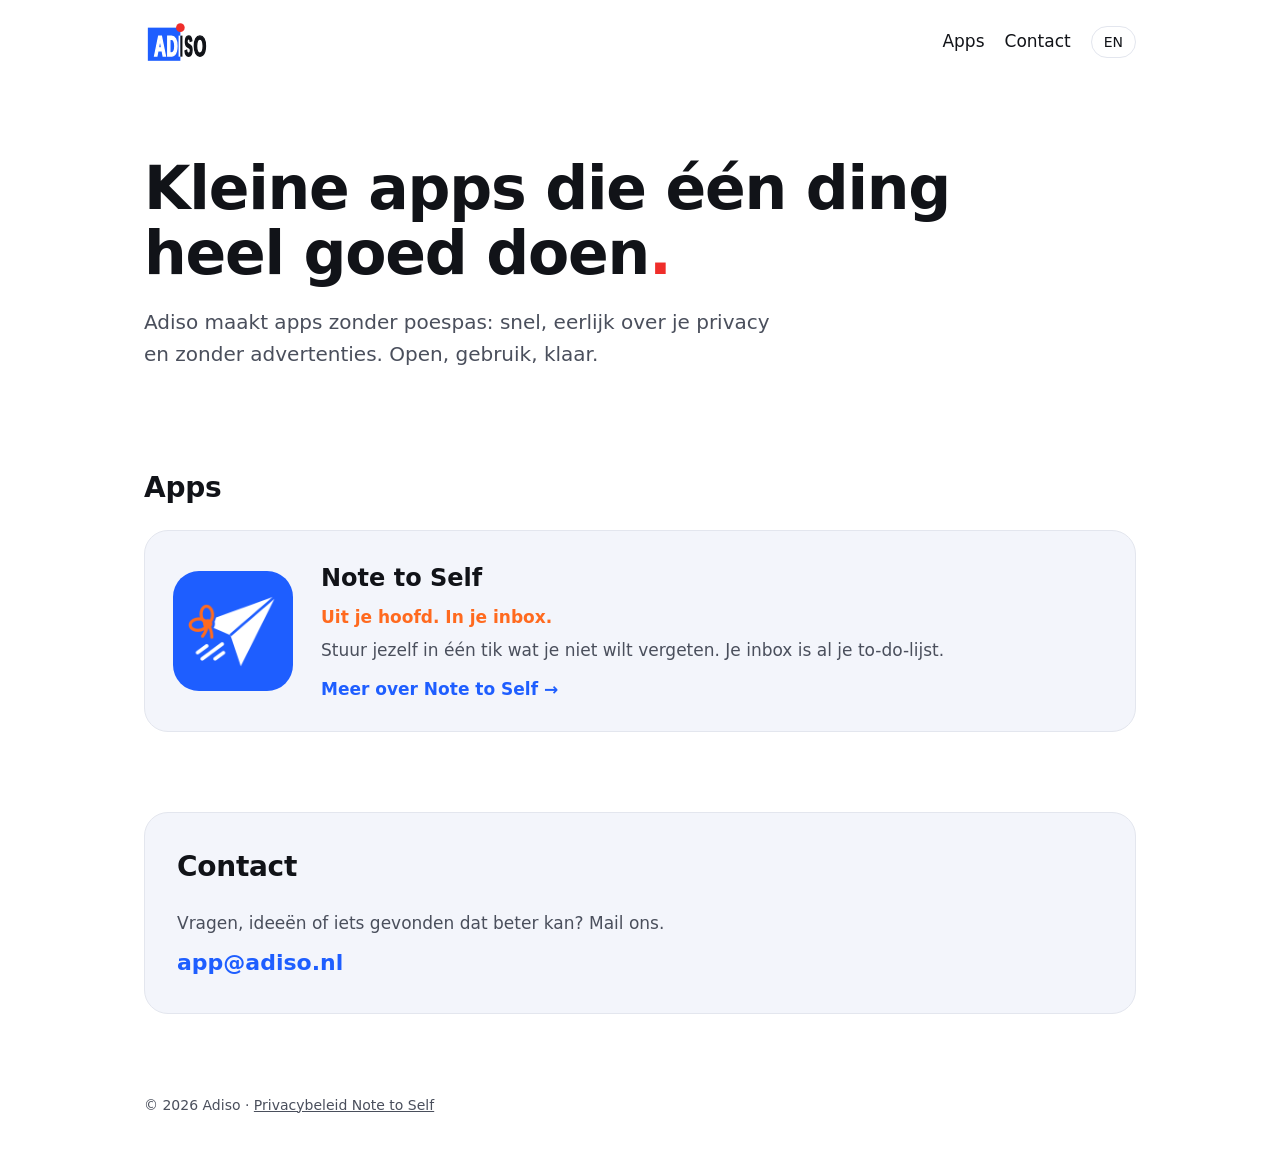
==== index.html @ 7de566ca "Adiso-website met Note to Self-pagina en privacybeleid (NL/EN) Co-Authored-By: Claude Opus 5.5 <nore" ====
<!doctype html>
<html lang="nl">
<head>
  <meta charset="utf-8">
  <meta name="viewport" content="width=device-width, initial-scale=1">
  <title>Adiso – kleine apps die één ding heel goed doen</title>
  <meta name="description" content="Adiso maakt kleine, snelle apps die één ding heel goed doen. De eerste: Note to Self.">
  <link rel="icon" href="/assets/adiso.svg" type="image/svg+xml">
  <link rel="alternate" hreflang="en" href="https://adiso.nl/en/">
  <link rel="stylesheet" href="/assets/style.css">
</head>
<body>
  <div class="wrap">
    <header class="top">
      <a class="logo" href="/" aria-label="Adiso">
        <picture>
          <source srcset="/assets/adiso-dark.svg" media="(prefers-color-scheme: dark)">
          <img src="/assets/adiso.svg" alt="Adiso" width="66" height="44">
        </picture>
      </a>
      <nav>
        <a href="#apps">Apps</a>
        <a href="#contact">Contact</a>
        <a class="lang" href="/en/" hreflang="en" lang="en">EN</a>
      </nav>
    </header>

    <section class="hero">
      <h1>Kleine apps die één ding<br class="wide"> heel goed doen<span class="dot">.</span></h1>
      <p>Adiso maakt apps zonder poespas: snel, eerlijk over je privacy en zonder advertenties. Open, gebruik, klaar.</p>
    </section>

    <section id="apps">
      <h2>Apps</h2>
      <a class="app-card" href="/notetoself/">
        <img src="/assets/notetoself-icon.png" alt="" width="120" height="120">
        <div>
          <h3>Note to Self</h3>
          <p class="tagline">Uit je hoofd. In je inbox.</p>
          <p>Stuur jezelf in één tik wat je niet wilt vergeten. Je inbox is al je to-do-lijst.</p>
          <span class="more">Meer over Note to Self →</span>
        </div>
      </a>
    </section>

    <section id="contact">
      <div class="contact">
        <h2>Contact</h2>
        <p>Vragen, ideeën of iets gevonden dat beter kan? Mail ons.</p>
        <a class="mail" data-u="app" data-d="adiso.nl" data-s="Vraag via adiso.nl">app [apenstaartje] adiso.nl</a>
      </div>
    </section>

    <footer>
      © 2026 Adiso · <a href="/notetoself/privacy/">Privacybeleid Note to Self</a>
    </footer>
  </div>
  <script src="/assets/contact.js" defer></script>
</body>
</html>
---- assets/style.css ----
/* Adiso – eenvoudige, snelle stijl zonder externe bestanden */
:root {
  /* Merkblauw van Adiso, gelijk aan Note to Self */
  --adiso-blue: #1E5EFF;
  --adiso-red: #EF2D2A;
  --ink: #111318;
  --muted: #4A4F5C;
  --bg: #FFFFFF;
  --soft: #F3F5FB;
  --line: #E3E6EE;
  --nts-blue: #1E5EFF;
  --nts-orange: #FF6A1F;
  --radius: 16px;
  --max: 1040px;
}
@media (prefers-color-scheme: dark) {
  :root {
    --ink: #EDEFF5;
    --muted: #A9AEBB;
    --bg: #0F1116;
    --soft: #181B23;
    --line: #262A35;
  }
}
* { box-sizing: border-box; }
html { -webkit-text-size-adjust: 100%; }
body {
  margin: 0;
  font: 17px/1.6 system-ui, -apple-system, "Segoe UI", Roboto, "Helvetica Neue", Arial, sans-serif;
  color: var(--ink);
  background: var(--bg);
}
a { color: var(--adiso-blue); }
@media (prefers-color-scheme: dark) { a { color: #7F9BFF; } }
img { max-width: 100%; height: auto; display: block; }
.wrap { max-width: var(--max); margin: 0 auto; padding: 0 24px; }

/* Kop */
.top { display: flex; align-items: center; justify-content: space-between; padding: 20px 0; }
.top .logo img { height: 44px; width: auto; }
.top nav { display: flex; gap: 20px; align-items: center; font-weight: 500; }
.top nav a { color: var(--ink); text-decoration: none; }
.top nav a:hover { color: var(--adiso-blue); }
.lang { border: 1px solid var(--line); border-radius: 999px; padding: 4px 12px; font-size: 14px; }

/* Adiso-hero */
.hero { padding: 72px 0 56px; }
.hero h1 { font-size: clamp(36px, 6vw, 60px); line-height: 1.08; margin: 0 0 20px; letter-spacing: -0.02em; }
.hero h1 .dot { color: var(--adiso-red); }
.hero p { font-size: 20px; color: var(--muted); max-width: 640px; margin: 0; }

section { padding: 40px 0; }
h2 { font-size: 28px; margin: 0 0 20px; letter-spacing: -0.01em; }

/* App-kaart */
.app-card {
  display: grid; grid-template-columns: 120px 1fr; gap: 28px; align-items: center;
  background: var(--soft); border: 1px solid var(--line); border-radius: 24px; padding: 28px;
  text-decoration: none; color: inherit; transition: transform .15s ease, border-color .15s ease;
}
.app-card:hover { transform: translateY(-2px); border-color: var(--nts-blue); }
.app-card img { width: 120px; height: 120px; border-radius: 26px; }
.app-card h3 { margin: 0 0 6px; font-size: 24px; }
.app-card p { margin: 0; color: var(--muted); }
.app-card .tagline { color: var(--nts-orange); font-weight: 600; margin-bottom: 6px; }
.more { margin-top: 12px; display: inline-block; font-weight: 600; color: var(--nts-blue); }
@media (max-width: 560px) { .app-card { grid-template-columns: 1fr; text-align: center; } .app-card img { margin: 0 auto; } }

/* Contact */
.contact { background: var(--soft); border-radius: 24px; padding: 32px; border: 1px solid var(--line); }
.contact p { margin: 0 0 8px; color: var(--muted); }
.mail { font-size: 22px; font-weight: 600; text-decoration: none; }

footer { padding: 40px 0 56px; color: var(--muted); font-size: 14px; }
footer a { color: var(--muted); }

/* Note to Self-pagina */
.nts-hero { background: var(--nts-blue); color: #fff; }
.nts-hero .top nav a, .nts-hero .top .back { color: #fff; }
.nts-hero .lang { border-color: rgba(255,255,255,.5); }
.nts-hero .inner { display: grid; grid-template-columns: 1.1fr 1fr; gap: 40px; align-items: center; padding: 40px 0 72px; }
.nts-hero .icon { width: 96px; height: 96px; border-radius: 22px; margin-bottom: 24px; box-shadow: 0 8px 24px rgba(0,0,0,.18); }
.nts-hero h1 { font-size: clamp(38px, 6vw, 62px); line-height: 1.05; margin: 0 0 16px; letter-spacing: -0.02em; }
.nts-hero h1 .accent { color: var(--nts-orange); }
.nts-hero p { font-size: 20px; opacity: .92; margin: 0 0 28px; max-width: 520px; }
.nts-hero .shot { max-width: 300px; justify-self: center; }
.badge {
  display: inline-flex; align-items: center; gap: 10px; background: #fff; color: var(--nts-blue);
  padding: 14px 22px; border-radius: 999px; font-weight: 700; text-decoration: none;
}
.badge.soon { background: rgba(255,255,255,.16); color: #fff; border: 1px solid rgba(255,255,255,.45); }
@media (max-width: 760px) { .nts-hero .inner { grid-template-columns: 1fr; } .nts-hero .shot { max-width: 260px; } }

.features { display: grid; grid-template-columns: repeat(2, 1fr); gap: 20px; }
@media (max-width: 640px) { .features { grid-template-columns: 1fr; } }
.feature { background: var(--soft); border: 1px solid var(--line); border-radius: var(--radius); padding: 24px; }
.feature h3 { margin: 0 0 8px; font-size: 19px; }
.feature h3::before { content: ""; display: inline-block; width: 10px; height: 10px; border-radius: 50%; background: var(--nts-orange); margin-right: 10px; vertical-align: middle; }
.feature p { margin: 0; color: var(--muted); }
.shots { display: grid; grid-template-columns: repeat(3, 1fr); gap: 20px; }
.shots img { border-radius: 20px; }
@media (max-width: 640px) { .shots { grid-template-columns: 1fr; max-width: 300px; margin: 0 auto; } }
.privacy-box { border-left: 4px solid var(--nts-orange); padding: 4px 0 4px 20px; }

/* Juridische tekst */
.legal { max-width: 760px; padding: 24px 0 40px; }
.legal h1 { font-size: 36px; margin: 16px 0 8px; }
.legal h2 { font-size: 22px; margin: 32px 0 8px; }
.legal .meta { color: var(--muted); margin: 0 0 24px; }

/* Harde regelafbreking alleen op brede schermen */
@media (max-width: 600px) { br.wide { display: none; } }
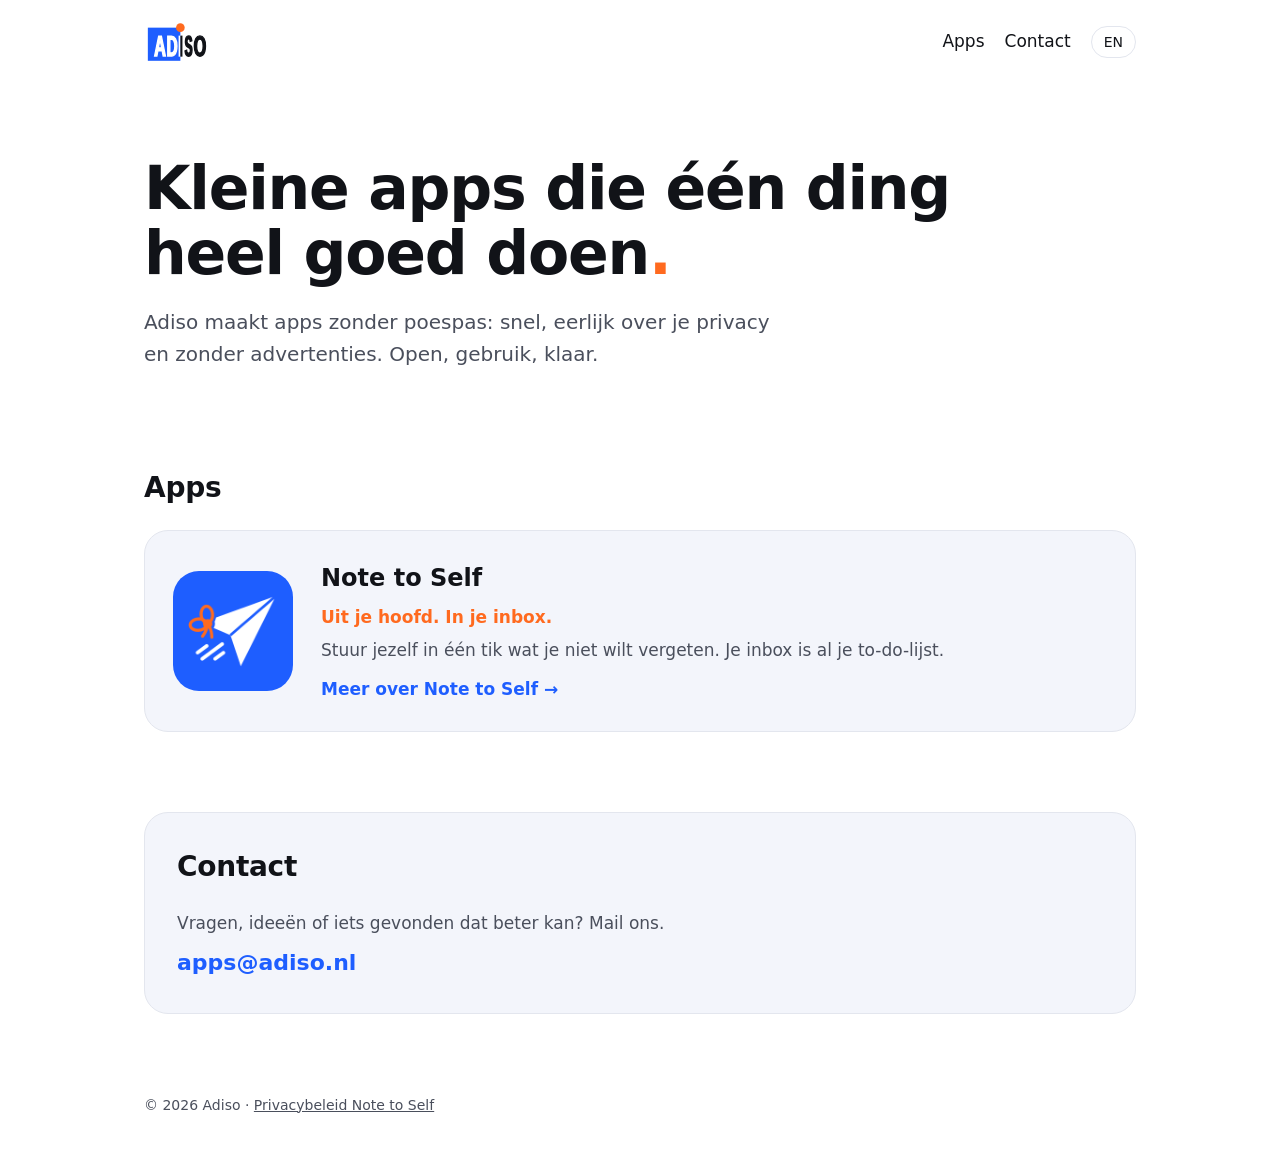
==== commit 4c895486: "Contactadres is apps@adiso.nl Co-Authored-By: Claude Opus 5.5 <noreply@anthropic.com>" ====
--- a/index.html
+++ b/index.html
@@ -5,23 +5,23 @@
   <meta name="viewport" content="width=device-width, initial-scale=1">
   <title>Adiso – kleine apps die één ding heel goed doen</title>
   <meta name="description" content="Adiso maakt kleine, snelle apps die één ding heel goed doen. De eerste: Note to Self.">
-  <link rel="icon" href="/assets/adiso.svg" type="image/svg+xml">
+  <link rel="icon" href="assets/adiso.svg" type="image/svg+xml">
   <link rel="alternate" hreflang="en" href="https://adiso.nl/en/">
-  <link rel="stylesheet" href="/assets/style.css">
+  <link rel="stylesheet" href="assets/style.css">
 </head>
 <body>
   <div class="wrap">
     <header class="top">
-      <a class="logo" href="/" aria-label="Adiso">
+      <a class="logo" href="index.html" aria-label="Adiso">
         <picture>
-          <source srcset="/assets/adiso-dark.svg" media="(prefers-color-scheme: dark)">
-          <img src="/assets/adiso.svg" alt="Adiso" width="66" height="44">
+          <source srcset="assets/adiso-dark.svg" media="(prefers-color-scheme: dark)">
+          <img src="assets/adiso.svg" alt="Adiso" width="66" height="44">
         </picture>
       </a>
       <nav>
         <a href="#apps">Apps</a>
         <a href="#contact">Contact</a>
-        <a class="lang" href="/en/" hreflang="en" lang="en">EN</a>
+        <a class="lang" href="en/index.html" hreflang="en" lang="en">EN</a>
       </nav>
     </header>
 
@@ -32,8 +32,8 @@
 
     <section id="apps">
       <h2>Apps</h2>
-      <a class="app-card" href="/notetoself/">
-        <img src="/assets/notetoself-icon.png" alt="" width="120" height="120">
+      <a class="app-card" href="notetoself/index.html">
+        <img src="assets/notetoself-icon.png" alt="" width="120" height="120">
         <div>
           <h3>Note to Self</h3>
           <p class="tagline">Uit je hoofd. In je inbox.</p>
@@ -47,14 +47,14 @@
       <div class="contact">
         <h2>Contact</h2>
         <p>Vragen, ideeën of iets gevonden dat beter kan? Mail ons.</p>
-        <a class="mail" data-u="app" data-d="adiso.nl" data-s="Vraag via adiso.nl">app [apenstaartje] adiso.nl</a>
+        <a class="mail" data-u="apps" data-d="adiso.nl" data-s="Vraag via adiso.nl">apps [apenstaartje] adiso.nl</a>
       </div>
     </section>
 
     <footer>
-      © 2026 Adiso · <a href="/notetoself/privacy/">Privacybeleid Note to Self</a>
+      © 2026 Adiso · <a href="notetoself/privacy/index.html">Privacybeleid Note to Self</a>
     </footer>
   </div>
-  <script src="/assets/contact.js" defer></script>
+  <script src="assets/contact.js" defer></script>
 </body>
 </html>
--- a/assets/style.css
+++ b/assets/style.css
@@ -2,7 +2,8 @@
 :root {
   /* Merkblauw van Adiso, gelijk aan Note to Self */
   --adiso-blue: #1E5EFF;
-  --adiso-red: #EF2D2A;
+  /* Accent van Adiso, gelijk aan het oranje van Note to Self */
+  --adiso-accent: #FF6A1F;
   --ink: #111318;
   --muted: #4A4F5C;
   --bg: #FFFFFF;
@@ -46,7 +47,7 @@
 /* Adiso-hero */
 .hero { padding: 72px 0 56px; }
 .hero h1 { font-size: clamp(36px, 6vw, 60px); line-height: 1.08; margin: 0 0 20px; letter-spacing: -0.02em; }
-.hero h1 .dot { color: var(--adiso-red); }
+.hero h1 .dot { color: var(--adiso-accent); }
 .hero p { font-size: 20px; color: var(--muted); max-width: 640px; margin: 0; }
 
 section { padding: 40px 0; }
